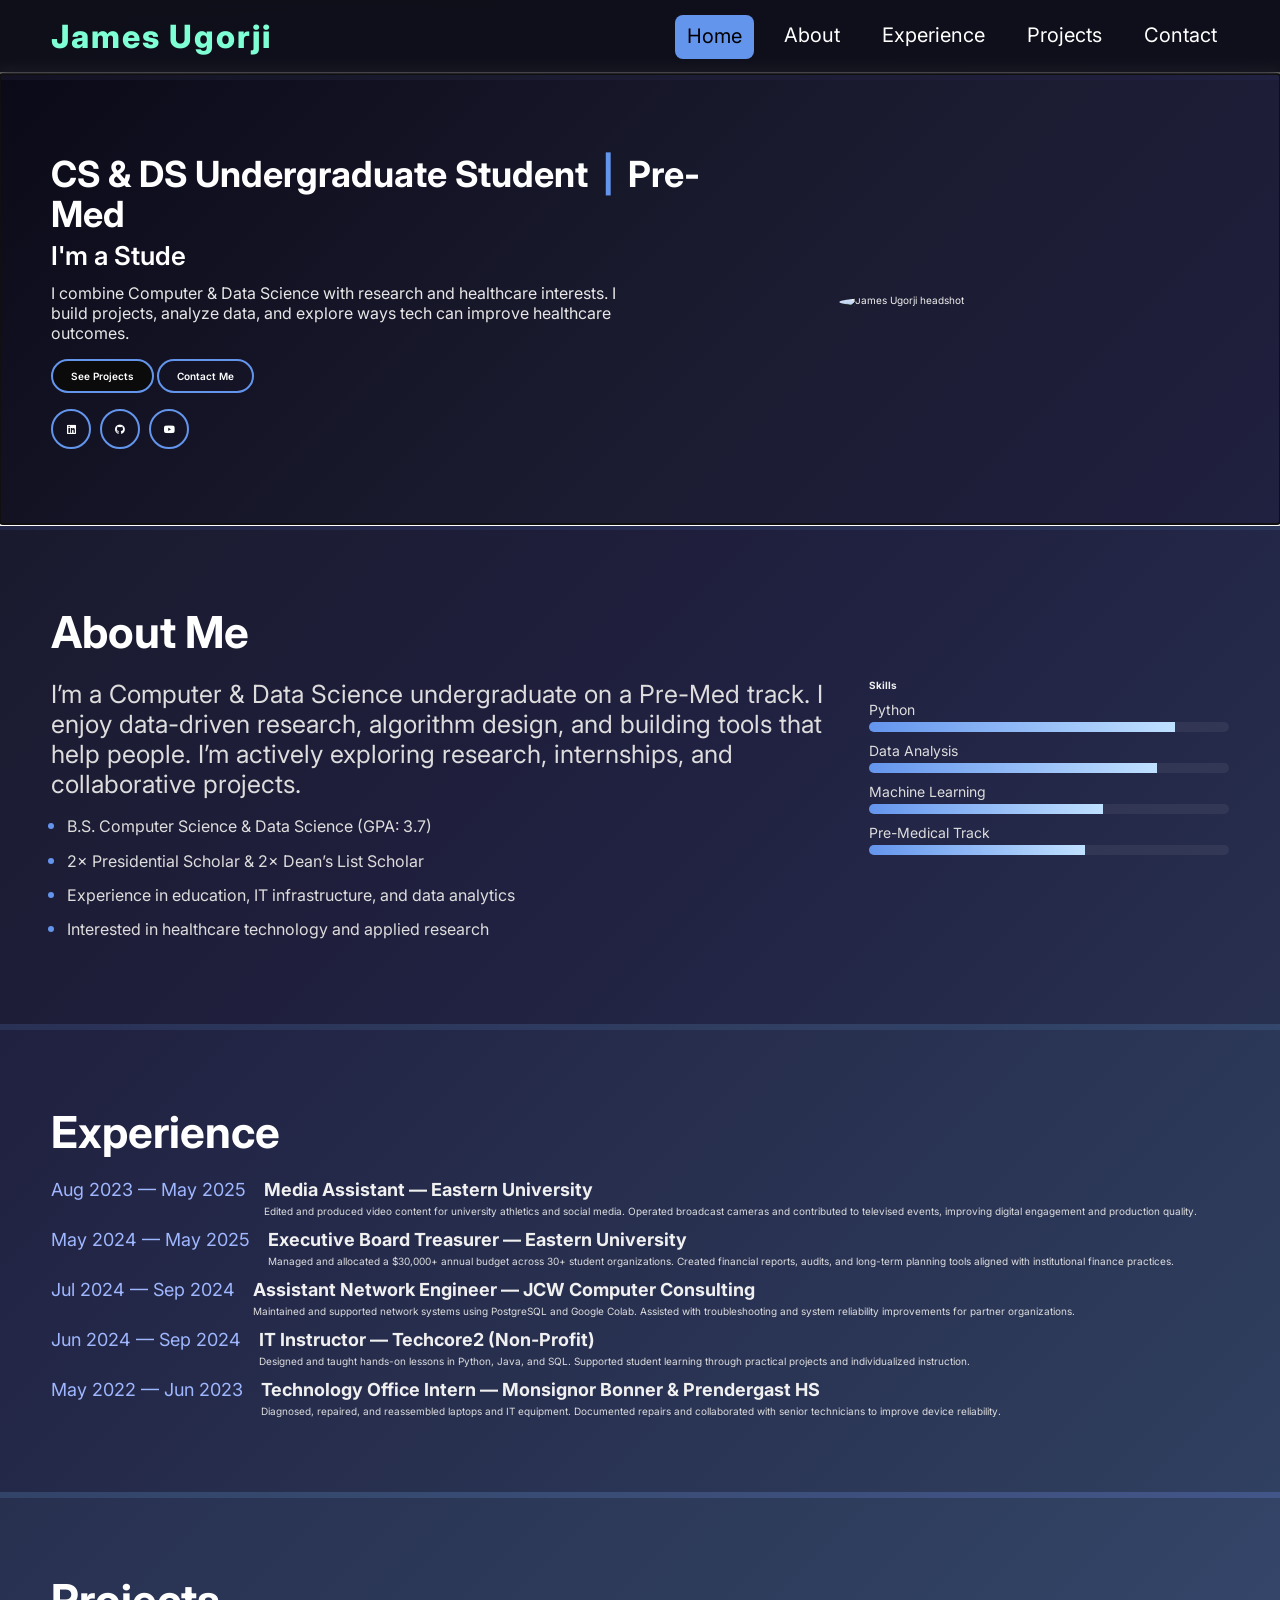
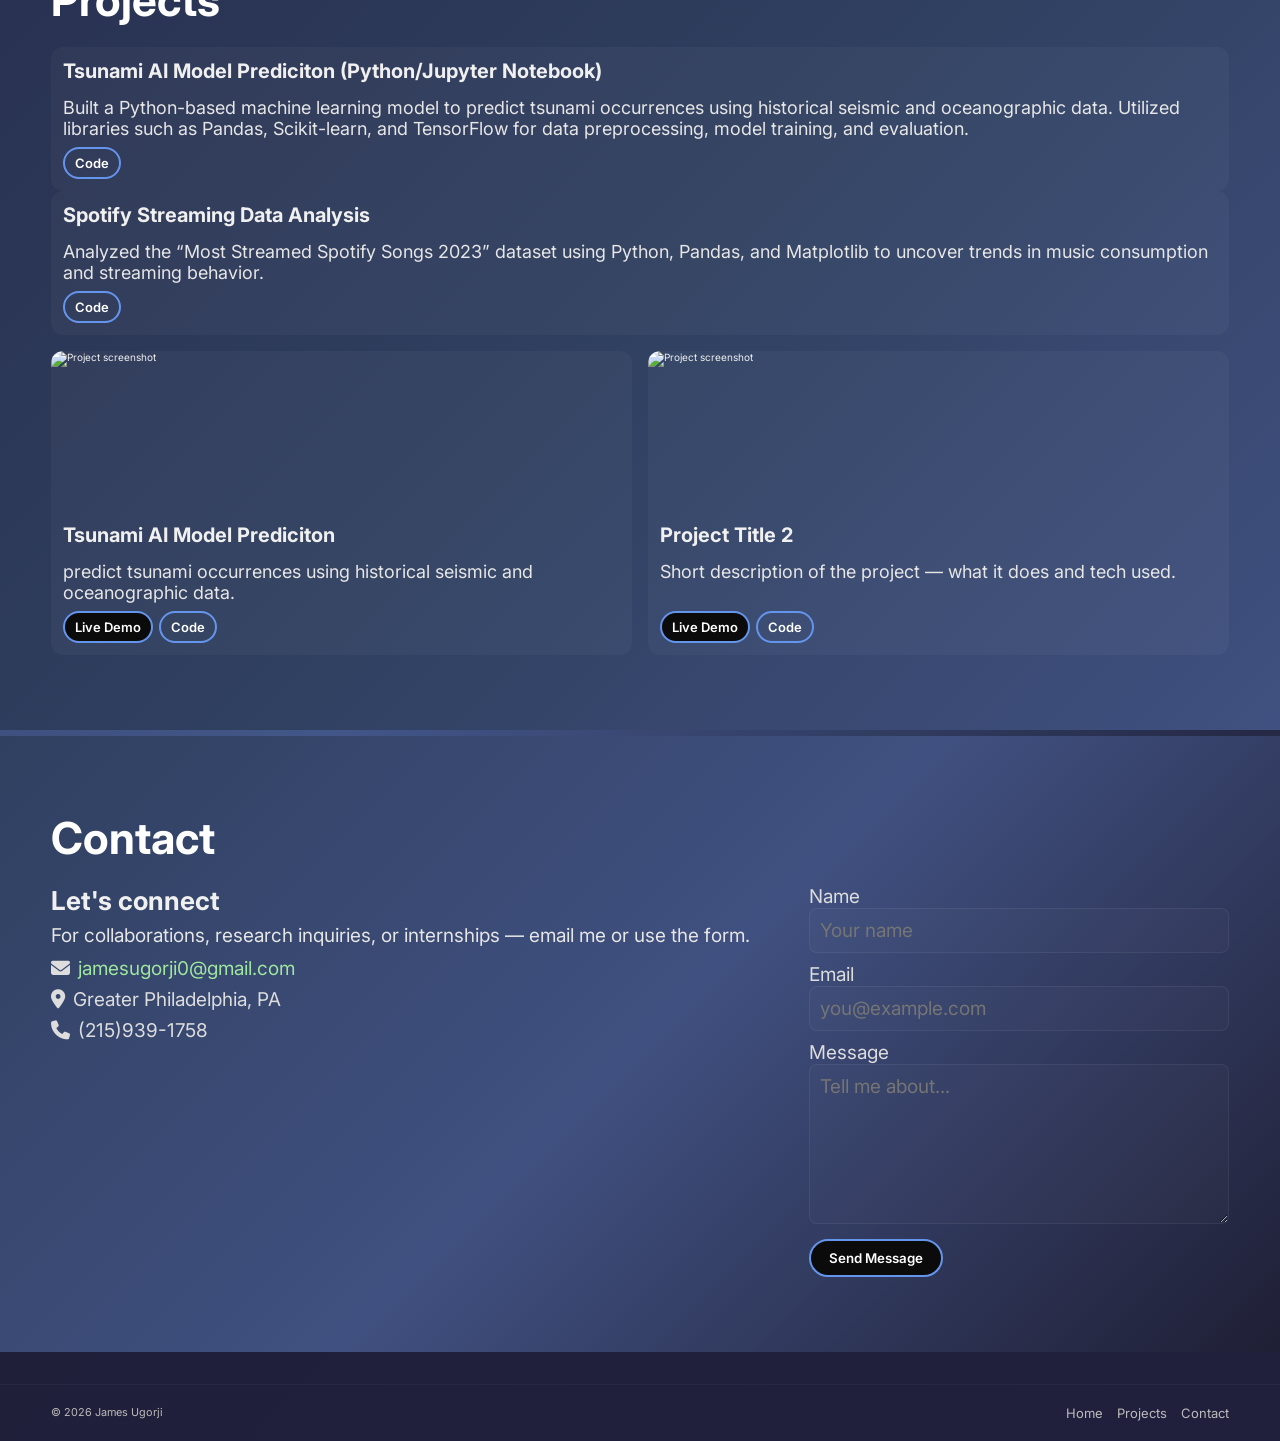
==== index.html @ 88d886bc "Add files via upload" ====
<!DOCTYPE html>
<html lang="en">
<head>
  <meta charset="utf-8" />
  <meta name="viewport" content="width=device-width,initial-scale=1" />
  <title>James Ugorji — Portfolio</title>

  <!-- Font Awesome -->
  <link rel="stylesheet"
        href="https://cdnjs.cloudflare.com/ajax/libs/font-awesome/6.5.0/css/all.min.css" />

  <!-- Google Font -->
  <link href="https://fonts.googleapis.com/css2?family=Inter:wght@300;400;500;600;700&display=swap" rel="stylesheet">

  <!-- Custom CSS -->
  <link rel="stylesheet" href="webstyles.css">
</head>

<body>

  <!-- Header / Navigation -->
  <header>
    <div class="container header-inner">
      <div class="logo">James Ugorji</div>

      <button class="nav-toggle" aria-expanded="false" aria-label="Open navigation">
        <span class="hamburger"></span>
      </button>

      <nav class="nav" id="main-nav">
        <a href="#Home" class="nav-link active">Home</a>
        <a href="#About" class="nav-link">About</a>
        <a href="#Experience" class="nav-link">Experience</a>
        <a href="#Projects" class="nav-link">Projects</a>
        <a href="#Contact" class="nav-link">Contact</a>
      </nav>
    </div>
  </header>

  <!-- MAIN -->
  <main>

    <!-- Home -->
    <section class="home section" id="Home">
      <div class="container home-grid">
        <div class="home-left">
          <h1>CS & DS Undergraduate Student <span class="sep">|</span> Pre-Med</h1>
          <h2 class="typing-text">I'm a <span></span></h2>
          <p>
            I combine Computer & Data Science with research and healthcare interests. I build
            projects, analyze data, and explore ways tech can improve healthcare outcomes.
          </p>

          <div class="home-actions">
            <a href="#Projects" class="btn">See Projects</a>
            <a href="#Contact" class="btn outline">Contact Me</a>
          </div>

          <div class="social-icons" aria-label="social links">
            <a href="#" aria-label="LinkedIn"><i class="fa-brands fa-linkedin"></i></a>
            <a href="#" aria-label="GitHub"><i class="fa-brands fa-github"></i></a>
            <a href="#" aria-label="YouTube"><i class="fa-brands fa-youtube"></i></a>
          </div>
        </div>

        <div class="home-right">
          <div class="avatar-wrap">
            <!-- Replace with your portrait -->
            <img src="Images/JU-08 copy Usable copy.jpg" alt="James Ugorji headshot">
          </div>
        </div>
      </div>
    </section>

    <!-- About -->
    <section class="about section" id="About">
      <div class="container">
        <h3 class="section-title">About Me</h3>
        <div class="about-grid">
          <div class="about-text">
            <p>
              I’m a Computer & Data Science undergraduate on a Pre-Med track. I enjoy data-driven research,
              algorithm design, and building tools that help people. I’m actively exploring research,
              internships, and collaborative projects.
            </p>

            <ul class="bullets">
              <li>B.S. Computer Science & Data Science (GPA: 3.7)</li>
              <li>2× Presidential Scholar & 2× Dean’s List Scholar</li>
              <li>Experience in education, IT infrastructure, and data analytics</li>
              <li>Interested in healthcare technology and applied research</li>
            </ul>
          </div>

          <div class="skills">
            <h4>Skills</h4>
            <div class="skill-list">
              <div class="skill">
                <span>Python</span>
                <div class="skill-bar"><div style="width:85%"></div></div>
              </div>
              <div class="skill">
                <span>Data Analysis</span>
                <div class="skill-bar"><div style="width:80%"></div></div>
              </div>
              <div class="skill">
                <span>Machine Learning</span>
                <div class="skill-bar"><div style="width:65%"></div></div>
              </div>
              <div class="skill">
                <span>Pre-Medical Track</span>
                <div class="skill-bar"><div style="width:60%"></div></div>
              </div>
            </div>
          </div>
        </div>
      </div>
    </section>
    

    <!-- Experience -->
            <section class="experience section" id="Experience">
              <div class="container">
                <h3 class="section-title">Experience</h3>

                <div class="timeline">

          <div class="timeline-item">
            <div class="timeline-date">Aug 2023 — May 2025 </div>
            <div class="timeline-body">
              <h4>Media Assistant — Eastern University</h4>
              <p>
                Edited and produced video content for university athletics and social media.
                Operated broadcast cameras and contributed to televised events, improving
                digital engagement and production quality.
              </p>
            </div>
          </div>

          <div class="timeline-item">
            <div class="timeline-date">May 2024 — May 2025</div>
            <div class="timeline-body">
              <h4>Executive Board Treasurer — Eastern University</h4>
              <p>
                Managed and allocated a $30,000+ annual budget across 30+ student organizations.
                Created financial reports, audits, and long-term planning tools aligned with
                institutional finance practices.
              </p>
            </div>
          </div>

          <div class="timeline-item">
            <div class="timeline-date">Jul 2024 — Sep 2024</div>
            <div class="timeline-body">
              <h4>Assistant Network Engineer — JCW Computer Consulting</h4>
              <p>
                Maintained and supported network systems using PostgreSQL and Google Colab.
                Assisted with troubleshooting and system reliability improvements for partner
                organizations.
              </p>
            </div>
          </div>

          <div class="timeline-item">
            <div class="timeline-date">Jun 2024 — Sep 2024</div>
            <div class="timeline-body">
              <h4>IT Instructor — Techcore2 (Non-Profit)</h4>
              <p>
                Designed and taught hands-on lessons in Python, Java, and SQL. Supported
                student learning through practical projects and individualized instruction.
              </p>
            </div>
          </div>

          <div class="timeline-item">
            <div class="timeline-date">May 2022 — Jun 2023</div>
            <div class="timeline-body">
              <h4>Technology Office Intern — Monsignor Bonner & Prendergast HS</h4>
              <p>
                Diagnosed, repaired, and reassembled laptops and IT equipment. Documented
                repairs and collaborated with senior technicians to improve device reliability.
              </p>
            </div>
          </div>

        </div>


          <!-- Add more timeline items as needed -->
        </div>
      </div>
    </section>

    <!-- Projects -->
    <section class="projects section" id="Projects">
      <div class="container">
        <h3 class="section-title">Projects</h3>

        <article class="project-card">
          <div class="project-content">
            <h4>Tsunami AI Model Prediciton (Python/Jupyter Notebook)</h4>
            <p>
              Built a Python-based machine learning model to predict tsunami occurrences using historical
              seismic and oceanographic data. Utilized libraries such as Pandas, Scikit-learn, and TensorFlow
              for data preprocessing, model training, and evaluation.
            </p>
            <div class="project-actions">
              <a href="https://github.com/JamesUgorji/Tsunami-AI-Prediction-Model" class="btn small outline">Code</a>
            </div>
          </div>
        </article>

        <article class="project-card">
          <div class="project-content">
            <h4>Spotify Streaming Data Analysis</h4>
            <p>
              Analyzed the “Most Streamed Spotify Songs 2023” dataset using Python, Pandas,
              and Matplotlib to uncover trends in music consumption and streaming behavior.
            </p>
            <div class="project-actions">
              <a href="https://github.com/JamesUgorji" class="btn small outline">Code</a>
            </div>
          </div>
        </article>


        <div class="projects-grid">

          <!-- Project Card -->
          <article class="project-card">
            <img src="Images/tsumani.jpg.avif" alt="Project screenshot">
            <div class="project-content">
              <h4>Tsunami AI Model Prediciton</h4>
              <p>predict tsunami occurrences using historical
              seismic and oceanographic data.</p>
              <div class="project-actions">
                <a href="#" class="btn small">Live Demo</a>
                <a href="https://github.com/JamesUgorji/Tsunami-AI-Prediction-Model" class="btn small outline">Code</a>
              </div>
            </div>
          </article>

          <article class="project-card">
            <img src="Images/project2.png" alt="Project screenshot">
            <div class="project-content">
              <h4>Project Title 2</h4>
              <p>Short description of the project — what it does and tech used.</p>
              <div class="project-actions">
                <a href="#" class="btn small">Live Demo</a>
                <a href="#" class="btn small outline">Code</a>
              </div>
            </div>
          </article>

          <!-- repeat cards as needed -->
        </div>
      </div>
    </section>

    <!-- Contact -->
    <section class="contact section" id="Contact">
      <div class="container">
        <h3 class="section-title">Contact</h3>

        <div class="contact-grid">
          <div class="contact-info">
            <h4>Let's connect</h4>
            <p>For collaborations, research inquiries, or internships — email me or use the form.</p>

            <ul class="contact-list">
              <li><i class="fa-solid fa-envelope"></i> <a href="mailto:you@example.com">jamesugorji0@gmail.com</a></li>
              <li><i class="fa-solid fa-location-dot"></i> Greater Philadelphia, PA</li>
              <li><i class="fa-solid fa-phone"></i> (215)939-1758</li>
            </ul>
          </div>

          <form class="contact-form" id="contact-form" action="#" method="post" novalidate>
            <label>
              <span>Name</span>
              <input type="text" name="name" required placeholder="Your name">
            </label>

            <label>
              <span>Email</span>
              <input type="email" name="email" required placeholder="you@example.com">
            </label>

            <label>
              <span>Message</span>
              <textarea name="message" rows="6" required placeholder="Tell me about..."></textarea>
            </label>

            <button type="submit" class="btn">Send Message</button>
            <p class="form-feedback" aria-live="polite"></p>
          </form>
        </div>
      </div>
    </section>

  </main>

  <!-- Footer -->
  <footer class="site-footer">
    <div class="container footer-inner">
      <small>© <span id="year"></span> James Ugorji</small>
      <div class="footer-links">
        <a href="#Home">Home</a>
        <a href="#Projects">Projects</a>
        <a href="#Contact">Contact</a>
      </div>
    </div>
  </footer>

  <!-- Scripts -->
  <script>
    // Ensure the page always starts at the Home section on refresh/load (handles reload and bfcache)
    function goHome() {
      const home = document.getElementById('Home');
      if (home) {
        // Make it focusable for accessibility, focus without scrolling, then scroll to it
        home.setAttribute('tabindex', '-1');
        try { home.focus({ preventScroll: true }); } catch (e) { /* older browsers */ }
        // Small timeout to allow browser restore-before-scroll to finish, then force-scroll
        setTimeout(() => home.scrollIntoView({ behavior: 'auto', block: 'start' }), 20);
      } else {
        // fallback: scroll to very top
        window.scrollTo(0, 0);
      }
      // Optionally ensure URL shows #Home without adding a new history entry
      if (location.hash !== '#Home') {
        history.replaceState(null, '', location.pathname + location.search + '#Home');
      }
    }

    // Run on load and pageshow (pageshow covers bfcache/back navigation)
    window.addEventListener('pageshow', goHome);
    window.addEventListener('load', () => setTimeout(goHome, 20));

    // Typing animation (keeps your JS approach)
    const typingSpan = document.querySelector('.typing-text span');
    const roles = ["Student", "Programmer", "Researcher", "Investor", "Creator"];
    let roleIndex = 0, charIndex = 0, isDeleting = false;

    function typeEffect() {
      const currentRole = roles[roleIndex];
      if (!typingSpan) return;
      if (!isDeleting) {
        typingSpan.textContent = currentRole.substring(0, charIndex + 1);
        charIndex++;
        if (charIndex === currentRole.length) {
          isDeleting = true;
          setTimeout(typeEffect, 1000);
          return;
        }
      } else {
        typingSpan.textContent = currentRole.substring(0, charIndex - 1);
        charIndex--;
        if (charIndex === 0) {
          isDeleting = false;
          roleIndex = (roleIndex + 1) % roles.length;
        }
      }
      setTimeout(typeEffect, isDeleting ? 60 : 120);
    }
    typeEffect();

    // Mobile nav toggle
    const navToggle = document.querySelector('.nav-toggle');
    const nav = document.getElementById('main-nav');

    navToggle && navToggle.addEventListener('click', () => {
      const expanded = navToggle.getAttribute('aria-expanded') === 'true';
      navToggle.setAttribute('aria-expanded', String(!expanded));
      nav.classList.toggle('active');
    });

    // Simple form handling (client-side only)
    const form = document.getElementById('contact-form');
    const feedback = document.querySelector('.form-feedback');
    form && form.addEventListener('submit', (e) => {
      e.preventDefault();
      // Basic client validation
      const name = form.elements['name'].value.trim();
      const email = form.elements['email'].value.trim();
      const message = form.elements['message'].value.trim();
      if (!name || !email || !message) {
        feedback.textContent = 'Please fill out all fields.';
        feedback.style.color = 'salmon';
        return;
      }
      // Replace with real submission (email/API) as needed
      feedback.textContent = 'Thanks! Your message was sent (demo).';
      feedback.style.color = '#9fe6a0';
      form.reset();
    });

    // Year in footer
    document.getElementById('year').textContent = new Date().getFullYear();
  </script>
</body>
</html>
---- webstyles.css ----
/* ---------- Basic reset & fonts ---------- */
* { box-sizing: border-box; margin: 0; padding: 0; font-family: "Inter", sans-serif; }
html { font-size: 62.5%; }
body {background: linear-gradient(-45deg, #0a0a18, #1a1a2e, #202040, #1f1f35);
    background-size: 400% 400%;
    animation: gradientBG 18s ease infinite;
    color: #f0f0f0;}


/* === GLOBAL COLOR THEME === */

:root {
    --bg1: #000000;          /* pure black */
    --bg2: #070716;          /* deep navy-purple black */
    --bg3: #0e0e22;          /* dark blue-black */
    --bg4: #161627;          /* soft slate blue */
    --bg5: #1e1e33;          /* muted indigo */
    --accent: #6495ED;       /* electric cornflower blue */
}

/* Smooth transitions everywhere */
* {
    transition: background 0.4s ease, color 0.3s ease, border 0.3s ease;
}

/* === SECTION GRADIENTS === */

#Home {
    background: linear-gradient(135deg, #0a0a18, #1a1a2e, #202040);
}

#About {
    background: linear-gradient(135deg, #1a1a2e, #202040, #283050);
}

#Experience {
    background: linear-gradient(135deg, #202040, #283050, #304060);
}

#Projects {
    background: linear-gradient(135deg, #283050, #304060, #405080);
}

#Contact {
    background: linear-gradient(135deg, #304060, #405080, #1f1f35);
}

/* === HEADER == */
header {
    background: rgba(0, 0, 0, 0.45);
    backdrop-filter: blur(6px);
    border-bottom: 1px solid rgba(255,255,255,0.07);
}

/* === LINK HOVER EFFECT === */
nav a:hover,
nav a.active {
    color: var(--accent);
    border-bottom: 2px solid var(--accent);
}

/* === PROFILE IMAGE GLOW === */
.home-img img {
    box-shadow: none;
}

/* === BUTTONS === */

.btn {
    background-color: transparent;
    border: 2px solid var(--accent);
    color: white;
    box-shadow: none;
}

.btn:hover {
    background-color: var(--accent);
    color: black;
    box-shadow: none;
}

/* Resume Button Enhancement */
.resume-btn {
    background-color: var(--accent);
    color: black;
}

.resume-btn:hover {
    background-color: transparent;
    color: var(--accent);
    box-shadow: none;
}

/* === SOCIAL ICONS === */

.social-icons a {
    border: 2px solid var(--accent);
    color: white;
    box-shadow: none; /* removed glow */
}

.social-icons a:hover {
    background-color: var(--accent);
    color: black;
    transform: translateY(-6px) scale(1.12);
    box-shadow: none; /* removed glow */
}

/* === TYPOGRAPHY COLORS === */

h1, h2, h3 {
    color: white;
}

p {
    color: rgba(255,255,255,0.85);
}

.btn {
    background-color: transparent;
    border: 2px solid var(--accent);
    color: white;
    box-shadow: none; /* removed glow */
}
.btn:hover {
    background-color: var(--accent);
    color: black;
    box-shadow: none; /* removed glow */
}

/* Smooth gradient animation */
@keyframes gradientBG {
    0% { background-position: 0% 50%; }
    50% { background-position: 100% 50%; }
    100% { background-position: 0% 50%; }
}




/* ---------- Container ---------- */
.container { width: min(1200px, 92%); margin: 0 auto; }

/* ---------- Header ---------- */
header { position: sticky; top: 0; background: rgba(0,0,0,0.5); backdrop-filter: blur(6px); z-index: 50; }
.header-inner { display: flex; align-items: center; justify-content: space-between; padding: 1.4rem 0; }
.logo { font-size: 3.2rem; font-weight: 800; color: aquamarine; letter-spacing: 0.2rem; }

/* Nav */
.nav { display: flex; gap: 1.8rem; align-items: center; }
.nav a { color: #fff; font-size: 2.0rem; text-decoration: none; padding: .9rem 1.2rem; transition: .18s ease; border-radius: 8px; border-bottom: 3px solid transparent; }
.nav a:hover, .nav a.active { color: black; background: var(--accent); border-bottom-color: transparent; }

/* Hamburger (mobile) */
.nav-toggle { display: none; background: transparent; border: 0; cursor: pointer; padding: .4rem; }
.hamburger { width: 36px; height: 3px; background: #fff; position: relative; display: inline-block; }
.hamburger::before, .hamburger::after { content: ""; position: absolute; left: 0; width: 36px; height: 3px; background: #fff; }
.hamburger::before { top: -10px; }
.hamburger::after { top: 10px; }

.section { padding: 7.5rem 0; border-top: 6px solid transparent; }

/* Section separators (default + utility accents)
   - Use the utility classes (e.g. add `class="section section--blue"`) on a section
     to pick a color, or rely on the subtle default separator for all non-first sections.
*/
.section:not(:first-of-type) {
  border-top-color: rgba(100,149,237,0.08); /* subtle default accent */
}

/* Utility accent classes you can add to individual sections */
.section--blue { border-top-color: #6495ED; }
.section--teal { border-top-color: #38bdf8; }
.section--gold { border-top-color: burlywood; }
.home-grid { display: grid; grid-template-columns: 1fr 420px; gap: 4rem; align-items: center; }
.home-left h1 { font-size: 3.6rem; margin-bottom: .6rem; line-height: 1.1; }
.sep { color: #6495ED; margin: 0 .6rem; }
.typing-text { font-size: 2.6rem; margin-bottom: 1.2rem; font-weight: 600; }
.home-left p { font-size: 1.6rem; margin-bottom: 1.6rem; color: #e7e7e7; max-width: 60ch; }

/* Buttons */
.btn { display: inline-block; padding: .9rem 1.8rem; border-radius: 40px; background: #0b0b0b; border: 2px solid #6495ED; color: #fff; font-weight: 600; text-decoration: none; transition: .18s ease; }
.btn:hover { transform: translateY(-3px); box-shadow: none; }
.btn.outline { background: transparent; }

/* Social icons */
.social-icons { margin-top: 1.6rem; display:flex; gap: .9rem; align-items:center; }
.social-icons a { width: 4rem; height: 4rem; border: 2px solid #6495ED; display: inline-flex; align-items:center; justify-content:center; border-radius:50%; color: #fff; text-decoration:none; }
.social-icons a:hover { background: #6495ED; color: #000; transform: translateY(-4px); }

/* Avatar */
.avatar-wrap { display:flex; justify-content:center; align-items:center; }
.avatar-wrap img { width: 100%; max-width: 360px; border-radius: 50%; box-shadow: none; }

/* ---------- About ---------- */
.section-title { font-size: 4.4rem; color: #fff; margin-bottom: 2rem; }
.about-grid { display: grid; grid-template-columns: 1fr 360px; gap: 2.4rem; align-items: start; }
.about-text p { font-size: 2.5rem; color: #ddd; margin-bottom: 1.2rem; }
.bullets { list-style: disc; padding-left: 1.6rem; color: #ddd; margin-top: .8rem; }
/* Larger bullet markers (only the marker, not the list text) */
.bullets li::marker {
    font-size: 2.0rem; /* adjust to preference */
    color: var(--accent);
    opacity: 0.95;
}
/* Increase list text to harmonize with larger markers */
.bullets li {
    font-size: 1.6rem; /* matches about-text paragraph sizing */
    line-height: 1.4;
    margin-bottom: 0.8rem;
}
.skills h4 { margin-bottom: 1rem; }
.skill { margin-bottom: 1rem; }
.skill span { display:block; font-size: 1.4rem; margin-bottom:.4rem; color: #ddd; }
.skill-bar { background: rgba(255,255,255,0.06); height: 10px; border-radius: 10px; overflow:hidden; }
.skill-bar > div { height:100%; background: linear-gradient(90deg,#6495ED,#bfe0ff); }

/* ---------- Timeline (Experience) ---------- */
.timeline { margin-top: 1.2rem; display:flex; flex-direction:column; gap:1.2rem; }
.timeline-item { display:flex; gap:1.8rem; align-items:flex-start; }
.timeline-date { min-width: 120px; font-size: 1.8rem; color: #9fb7ff; }
.timeline-body h4 { font-size: 1.8rem; margin-bottom: .5rem; }
.timeline-body p { color: #ddd; }

/* ---------- Projects ---------- */
.projects-grid { display:grid; grid-template-columns: repeat(auto-fit, minmax(260px, 1fr)); gap:1.6rem; margin-top: 1.6rem; }
.project-card { background: rgba(255,255,255,0.03); border-radius: 12px; overflow: hidden; display:flex; flex-direction:column; }
.project-card img { width:100%; height:160px; object-fit:cover; display:block; }
.project-content { padding: 1.2rem; display:flex; flex-direction:column; gap:.8rem; flex:1; }
.project-actions { margin-top:auto; display:flex; gap:.6rem; }
.btn.small { padding:.6rem 1rem; font-size:1.3rem; }

/* Project card typography: increase title and body text for better readability */
.project-content h4 {
    font-size: 2.0rem; /* larger project title */
    margin: 0 0 0.6rem;
}
.project-content p {
    font-size: 1.8rem; /* larger project description */
    color: #e6e6e6;
    margin: 0;
}

/* ---------- Contact ---------- */
.contact-grid { display:grid; grid-template-columns: 1fr 420px; gap:2.4rem; align-items:start; margin-top:1.2rem; }
.contact-info h4 { font-size:2.6rem; margin-bottom:.8rem; }
.contact-info p { font-size:1.9rem; color:#e6e6e6; margin-bottom:.8rem; }
.contact-list { list-style:none; margin-top:1rem; color:#ddd; font-size:1.9rem; }
.contact-list li { margin-bottom:.8rem; display:flex; gap:.8rem; align-items:center; }
.contact-list a { color: #9fe6a0; text-decoration:none; font-size:1.9rem; }

.contact-form label { display:block; margin-bottom:1rem; font-size:1.9rem; color:#ddd; }
.contact-form input, .contact-form textarea { width:100%; padding:1rem; border-radius:8px; border:1px solid rgba(255,255,255,0.06); background: rgba(255,255,255,0.02); color:#fff; font-size:1.9rem; }
.contact-form textarea { resize: vertical; }

/* ---------- Footer ---------- */
.site-footer { border-top: 1px solid rgba(255,255,255,0.04); margin-top:3.2rem; padding:2rem 0; color:#bbb; }
.footer-inner { display:flex; justify-content:space-between; align-items:center; gap:1rem; font-size:1.3rem; }
.footer-links a { color:#bbb; text-decoration:none; margin-left:1rem; }

/* ---------- Responsive ---------- */
@media (max-width: 980px) {
  .home-grid { grid-template-columns: 1fr; text-align:center; }
  .about-grid, .contact-grid { grid-template-columns: 1fr; }
  .nav { display:none; position: absolute; top:100%; right: 2rem; background: #000; padding: 1.2rem; border-radius: 8px; flex-direction: column; }
  .nav.active { display:flex; }
  .nav-toggle { display:inline-block; }
  .header-inner { gap: 1rem; }
  .avatar-wrap img { max-width: 300px; margin: 0 auto; }
  .footer-inner { flex-direction: column; gap: .8rem; text-align: center; }
    /* scale bullets and list text down for smaller screens */
    .bullets li {
        font-size: 1.8rem;
        line-height: 1.4;
    }
    /* responsive project card text sizes */
    .project-content h4 { font-size: 1.8rem; }
    .project-content p { font-size: 1.5rem; }
    /* reduce header sizes on small screens so nav fits */
    .logo { font-size: 2.4rem; }
    .nav a { font-size: 1.6rem; padding: .6rem .8rem; }
    /* contact sizes on small screens */
    .contact-info h4 { font-size: 1.8rem; }
    .contact-info p, .contact-list, .contact-list a, .contact-form label, .contact-form input, .contact-form textarea { font-size: 1.6rem; }
    .hamburger, .hamburger::before, .hamburger::after { width: 28px; height: 2px; }
}

/* small polish */
a { color: inherit; }
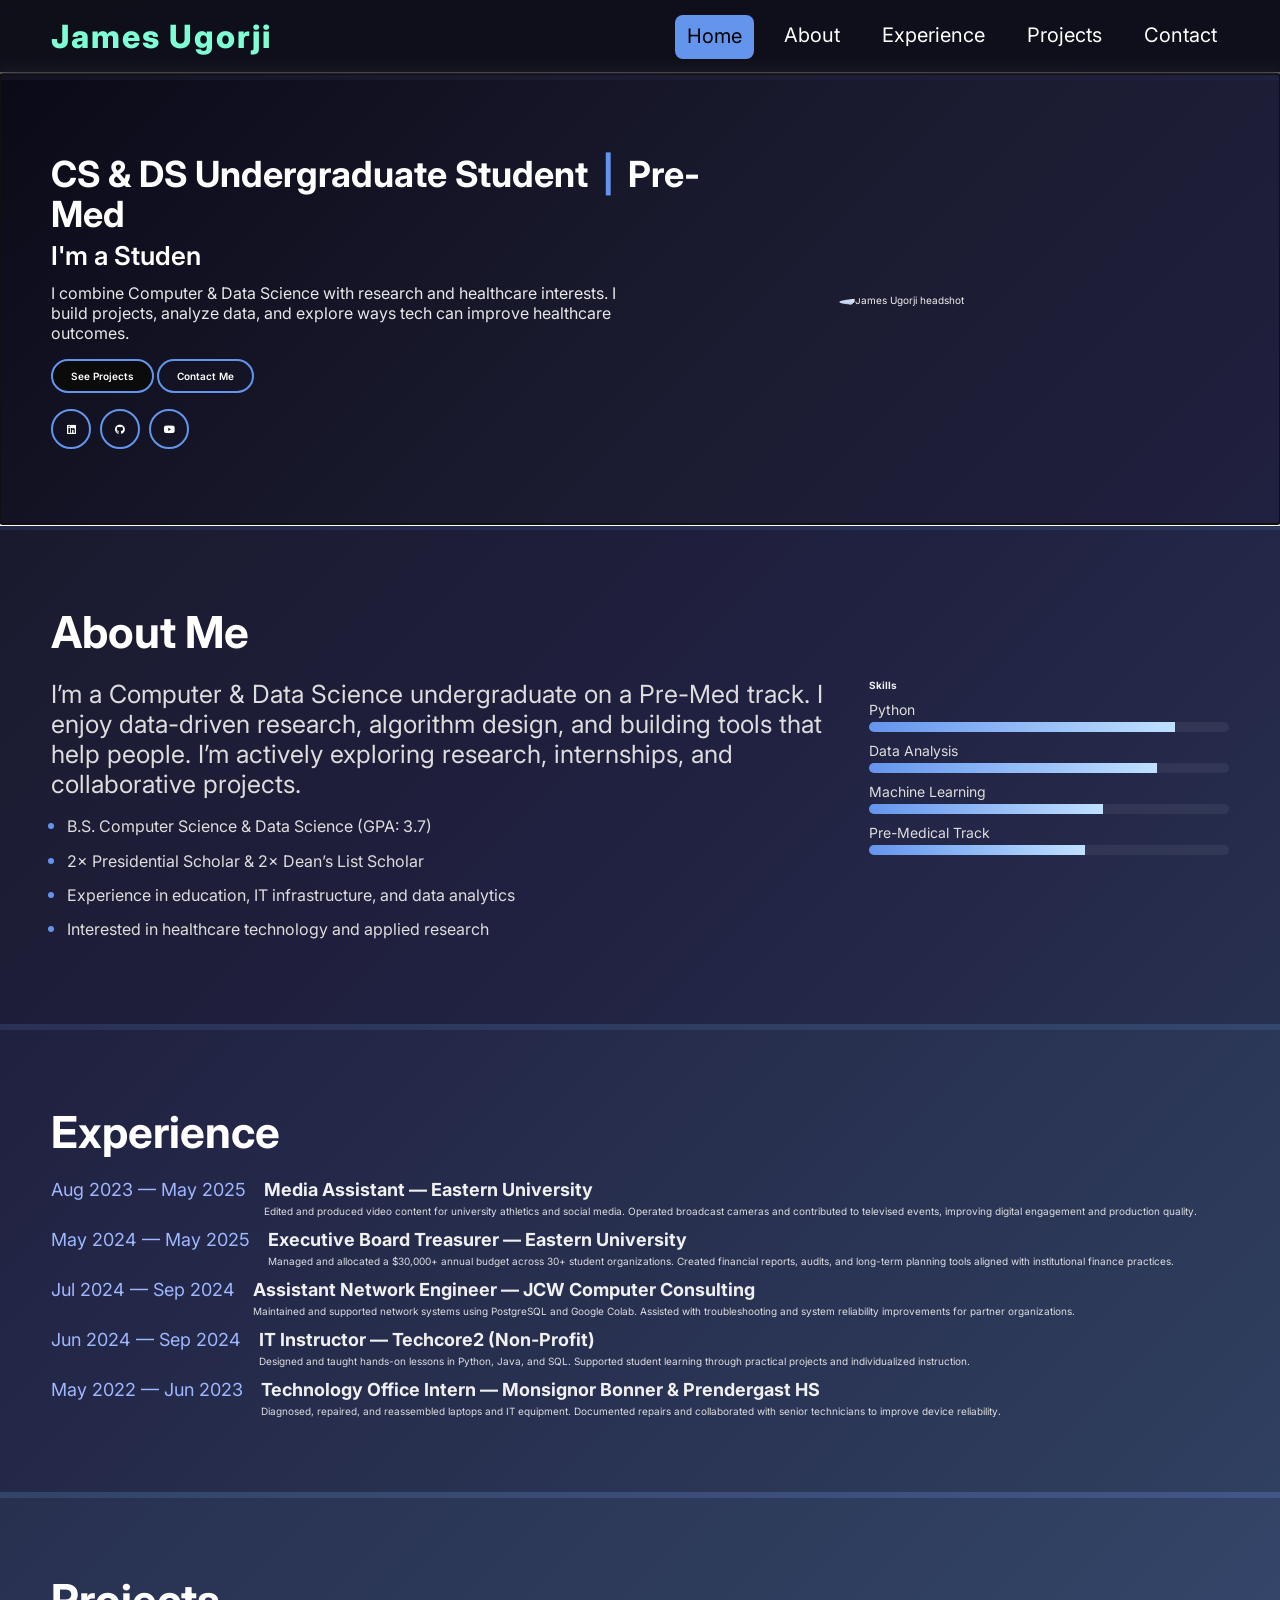
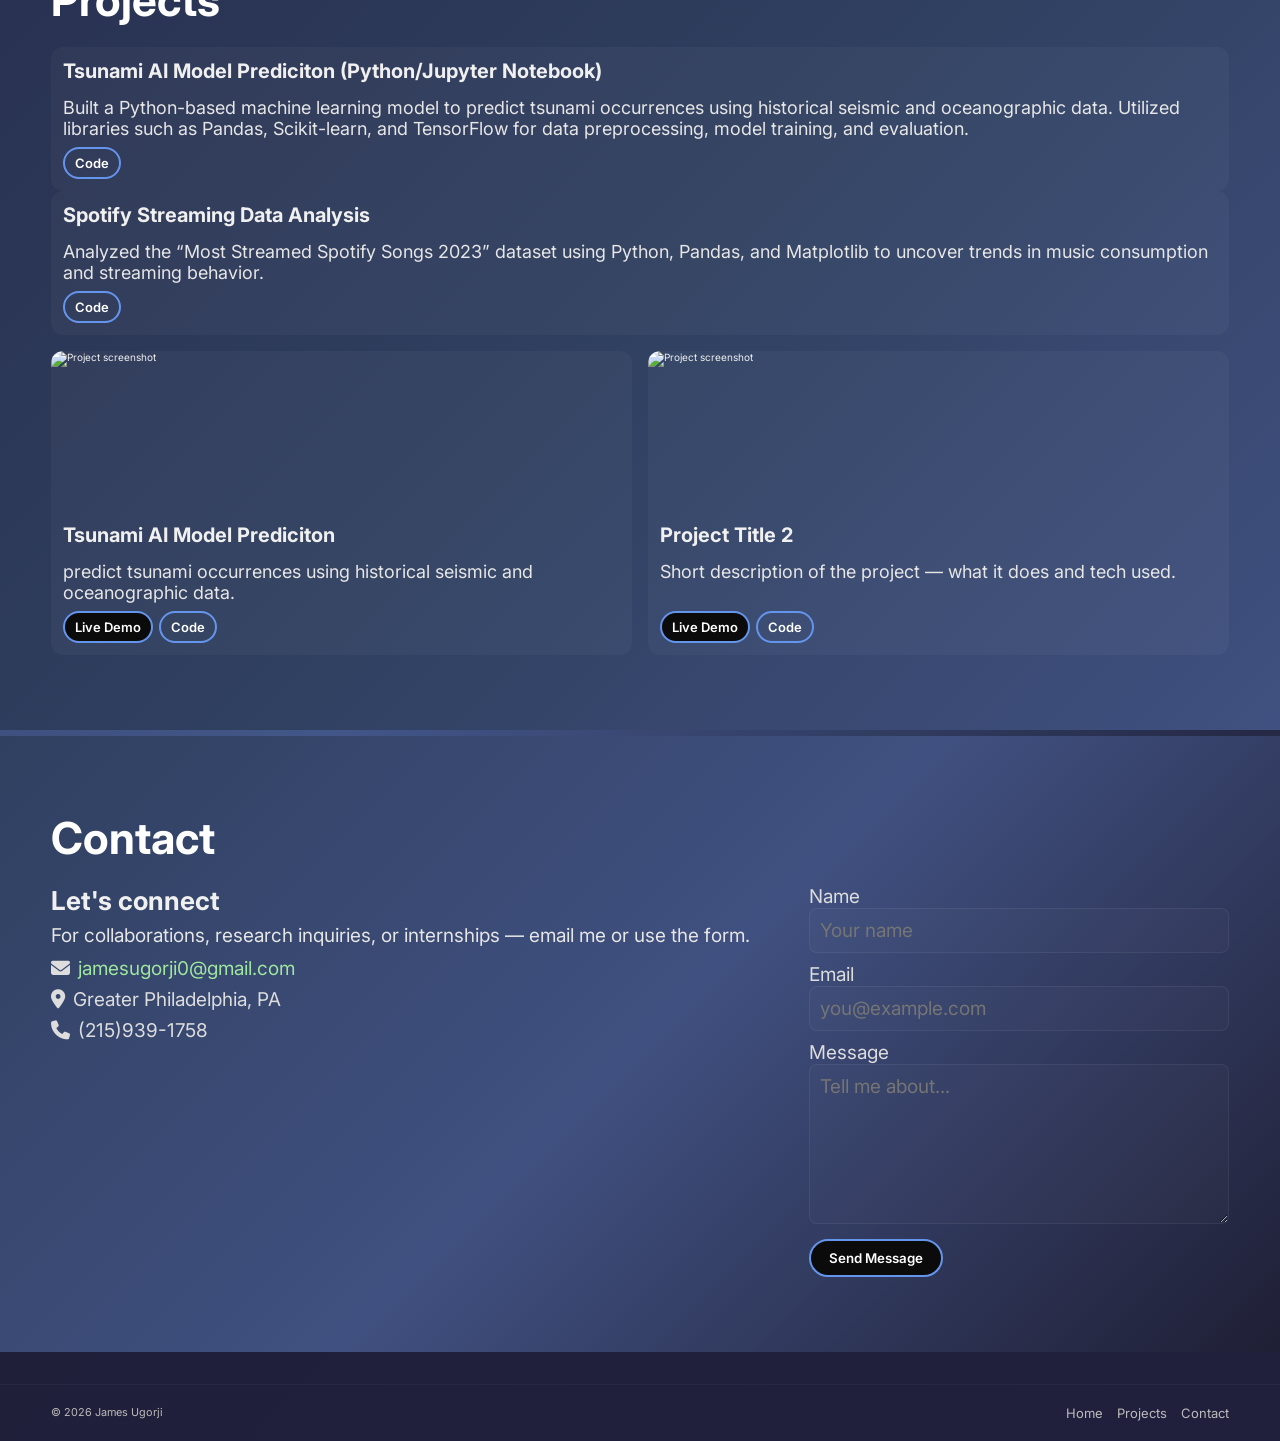
==== commit 0b3a40f4: "Update index.html" ====
--- a/index.html
+++ b/index.html
@@ -66,7 +66,7 @@
         <div class="home-right">
           <div class="avatar-wrap">
             <!-- Replace with your portrait -->
-            <img src="Images/JU-08 copy Usable copy.jpg" alt="James Ugorji headshot">
+            <img src="images/JU-08 copy Usable copy.jpg" alt="James Ugorji headshot">
           </div>
         </div>
       </div>
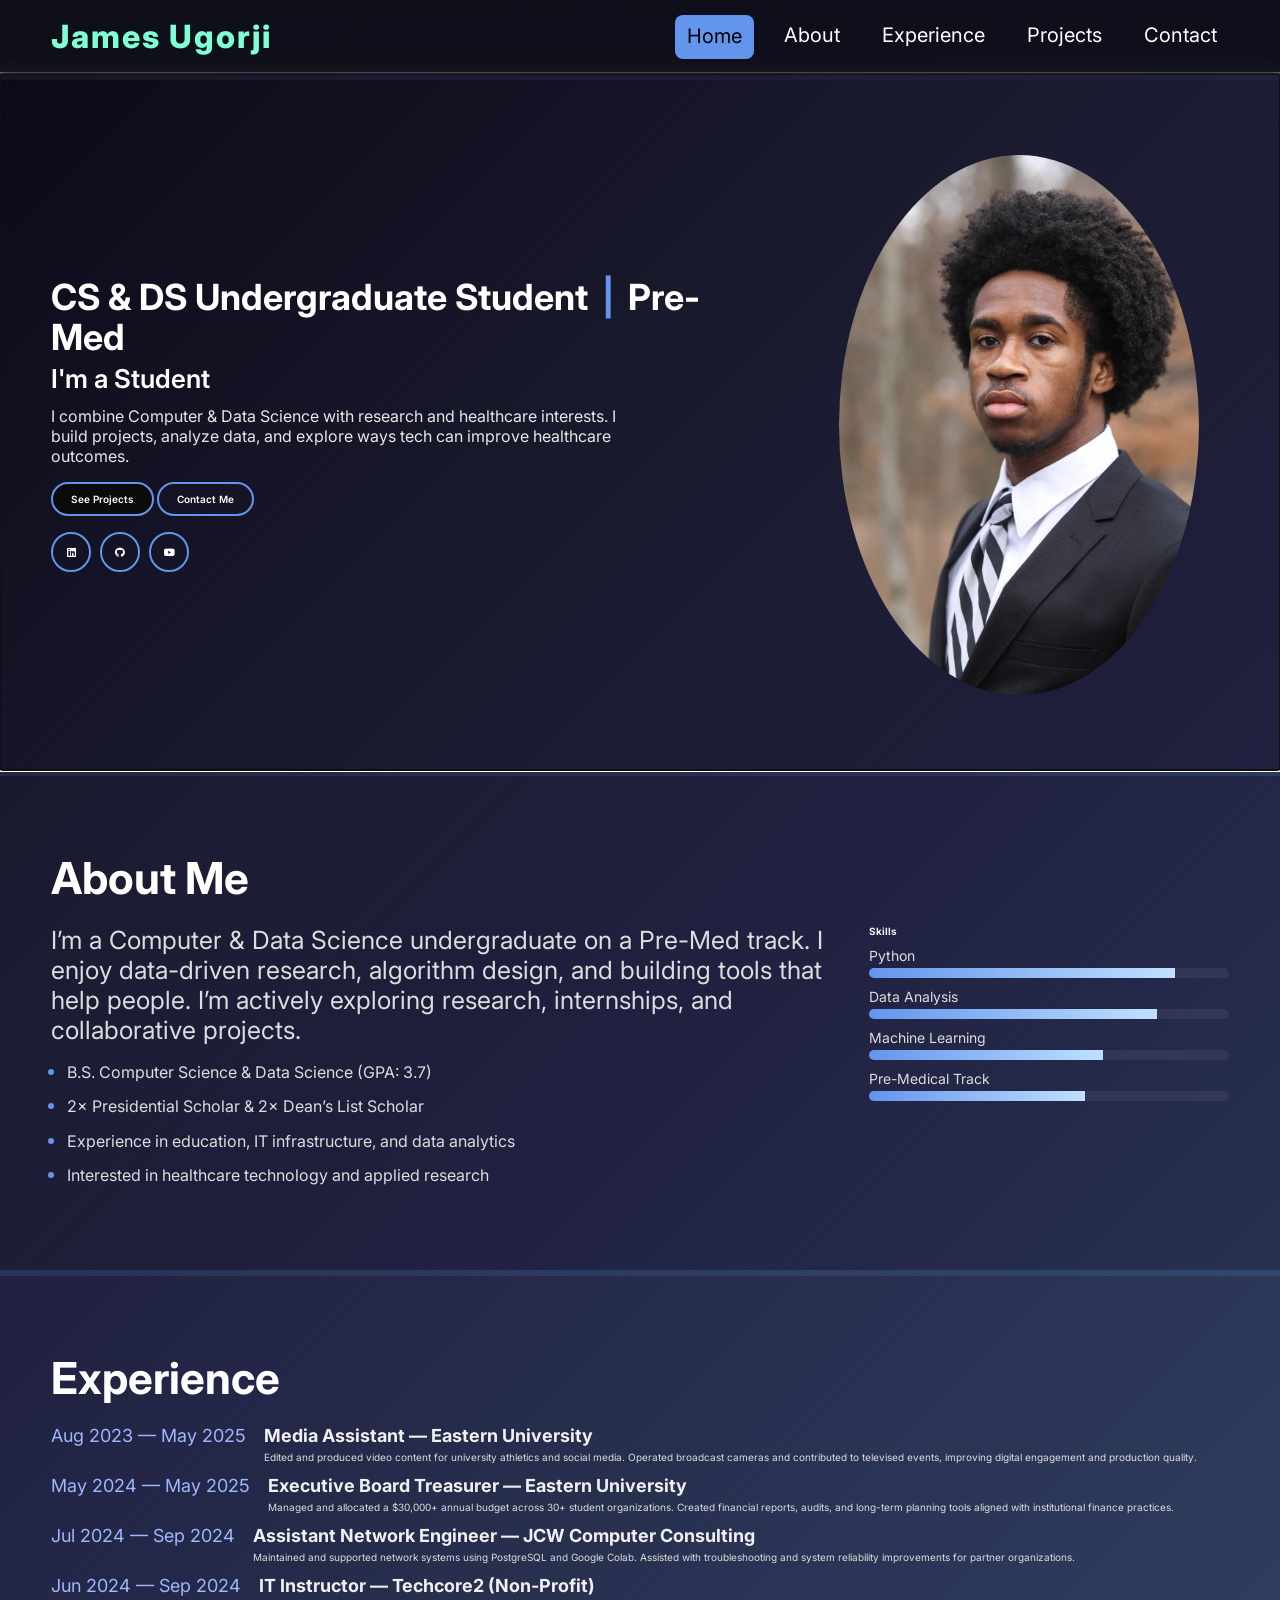
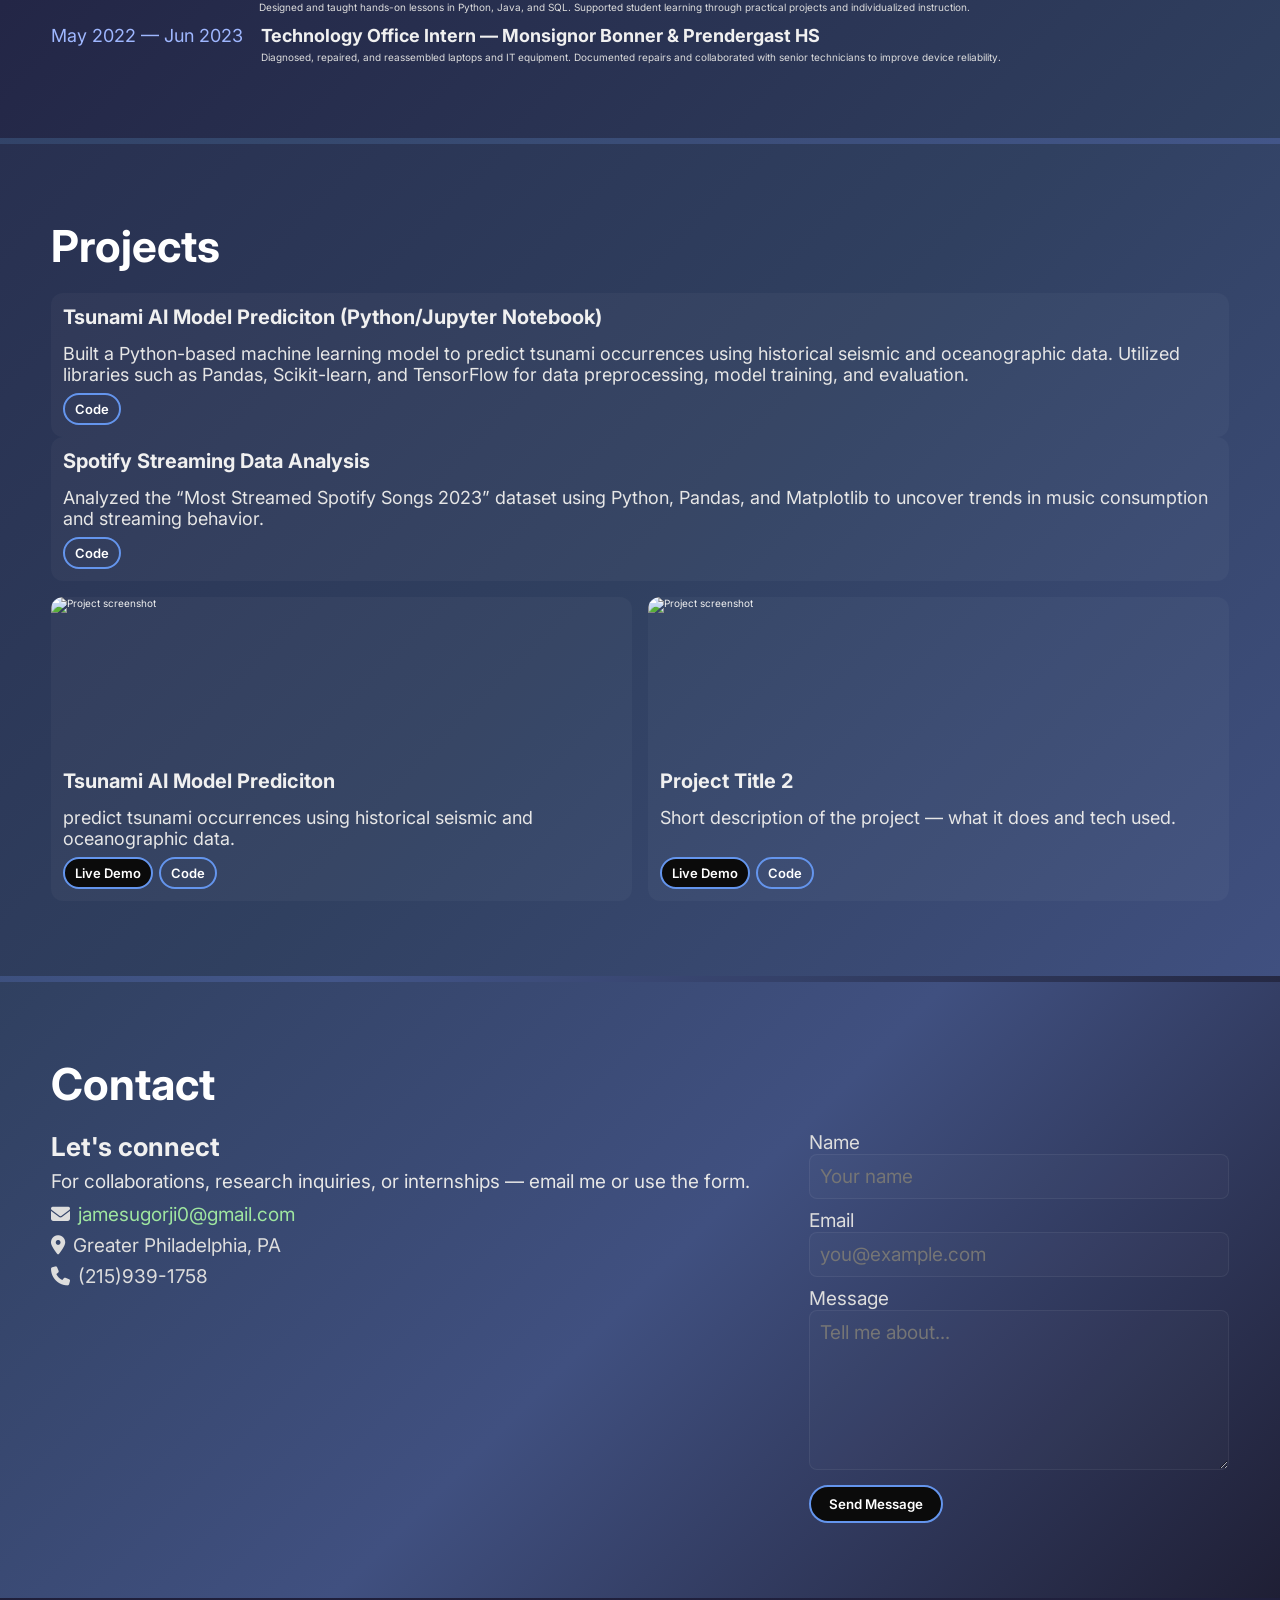
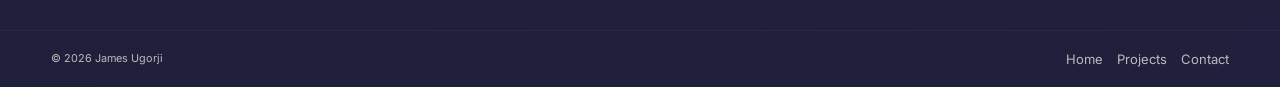
==== commit 82da1c1f: "Update image source path in index.html" ====
--- a/index.html
+++ b/index.html
@@ -66,7 +66,7 @@
         <div class="home-right">
           <div class="avatar-wrap">
             <!-- Replace with your portrait -->
-            <img src="images/JU-08 copy Usable copy.jpg" alt="James Ugorji headshot">
+            <img src="JU-08 copy Usable copy.jpg" alt="James Ugorji headshot">
           </div>
         </div>
       </div>
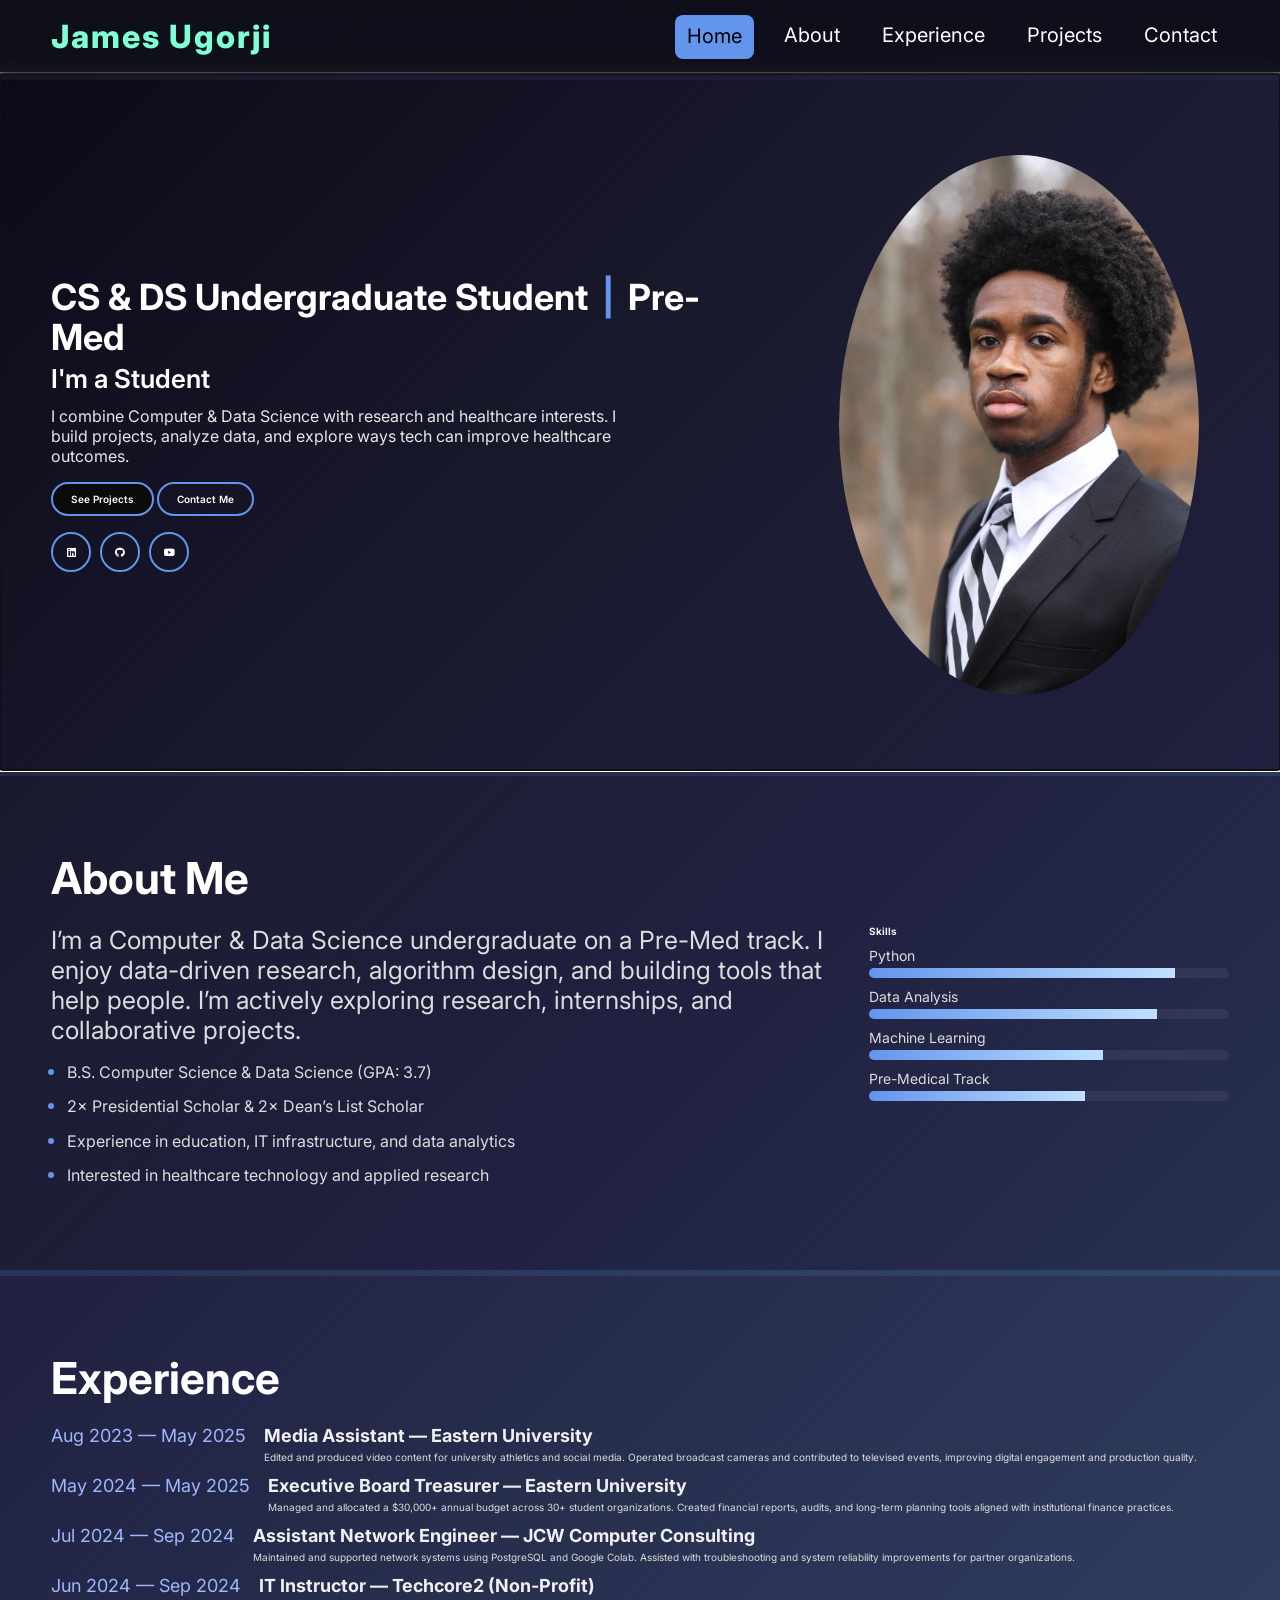
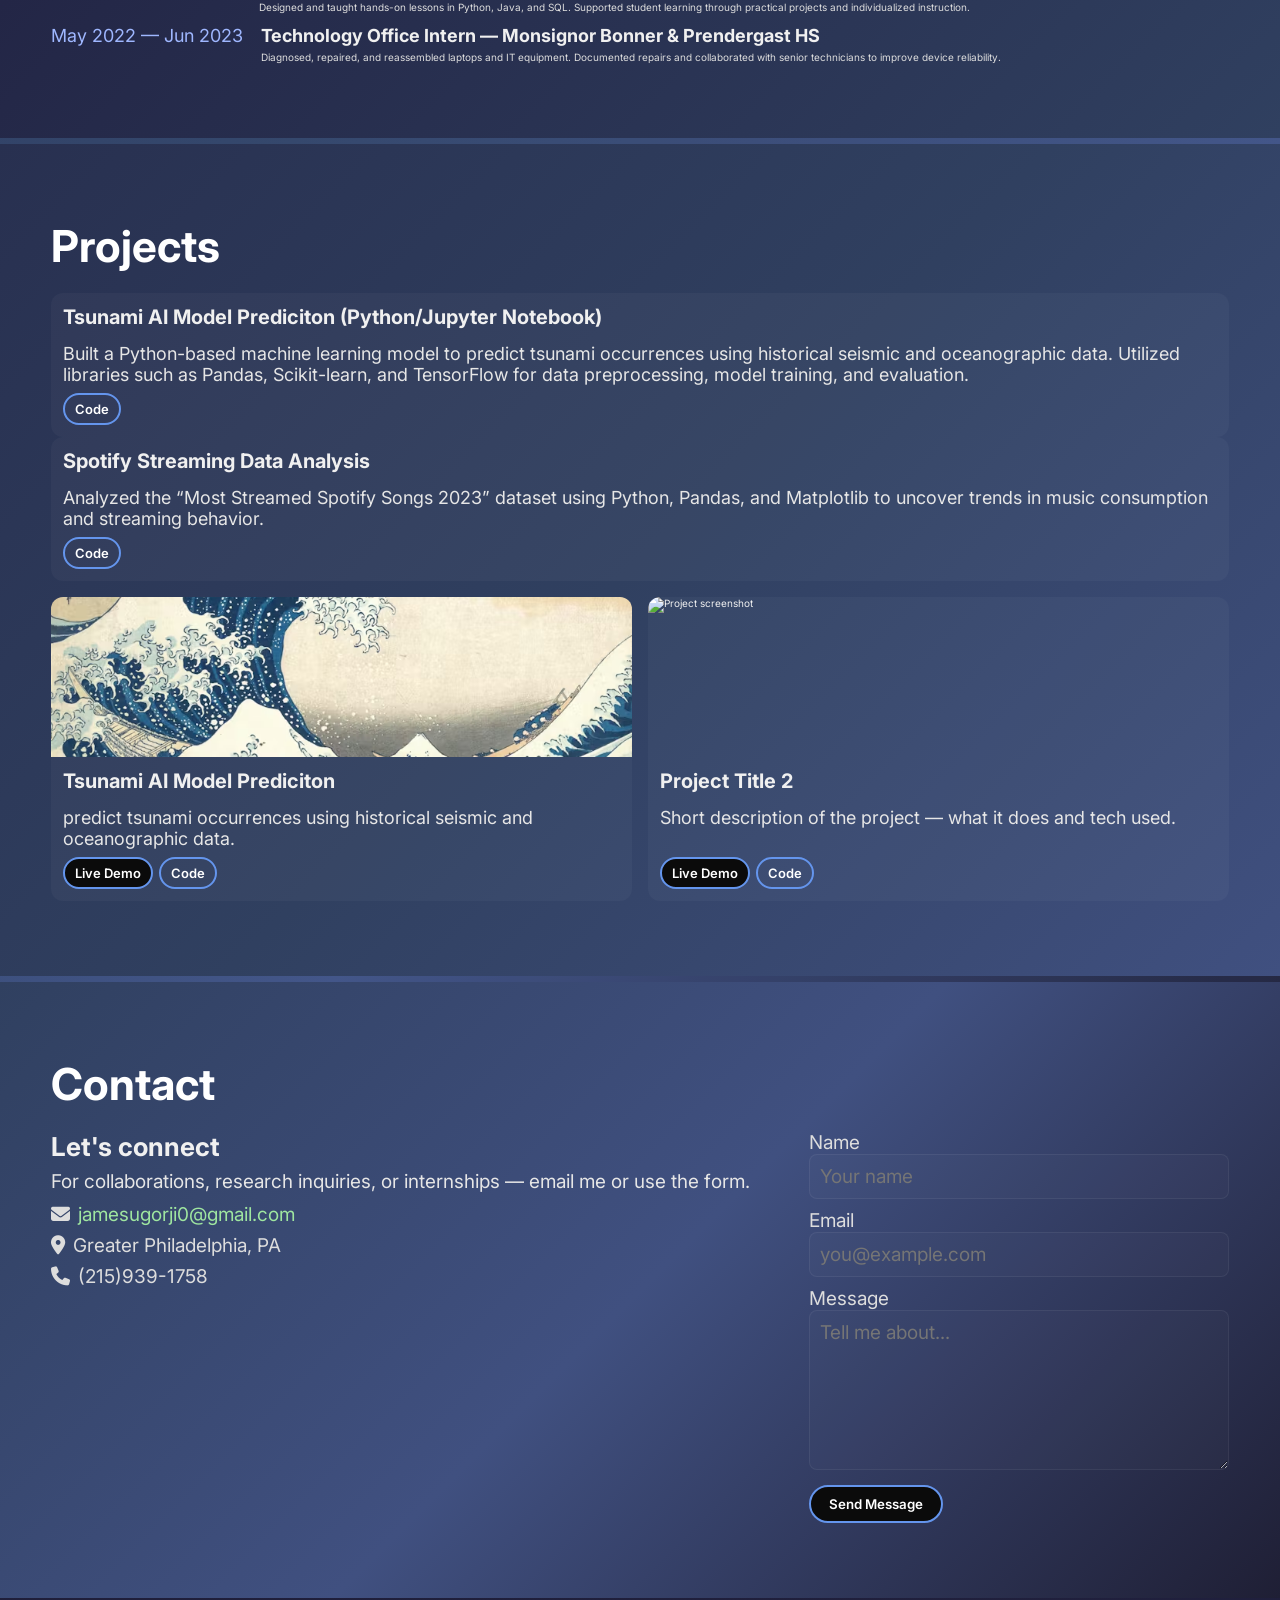
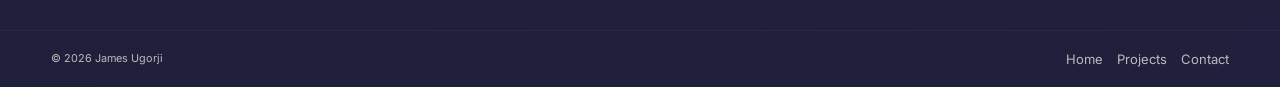
==== commit 21b1667f: "Fix image source path for tsunami project" ====
--- a/index.html
+++ b/index.html
@@ -228,7 +228,7 @@
 
           <!-- Project Card -->
           <article class="project-card">
-            <img src="Images/tsumani.jpg.avif" alt="Project screenshot">
+            <img src="tsumani.jpg.avif" alt="Project screenshot">
             <div class="project-content">
               <h4>Tsunami AI Model Prediciton</h4>
               <p>predict tsunami occurrences using historical
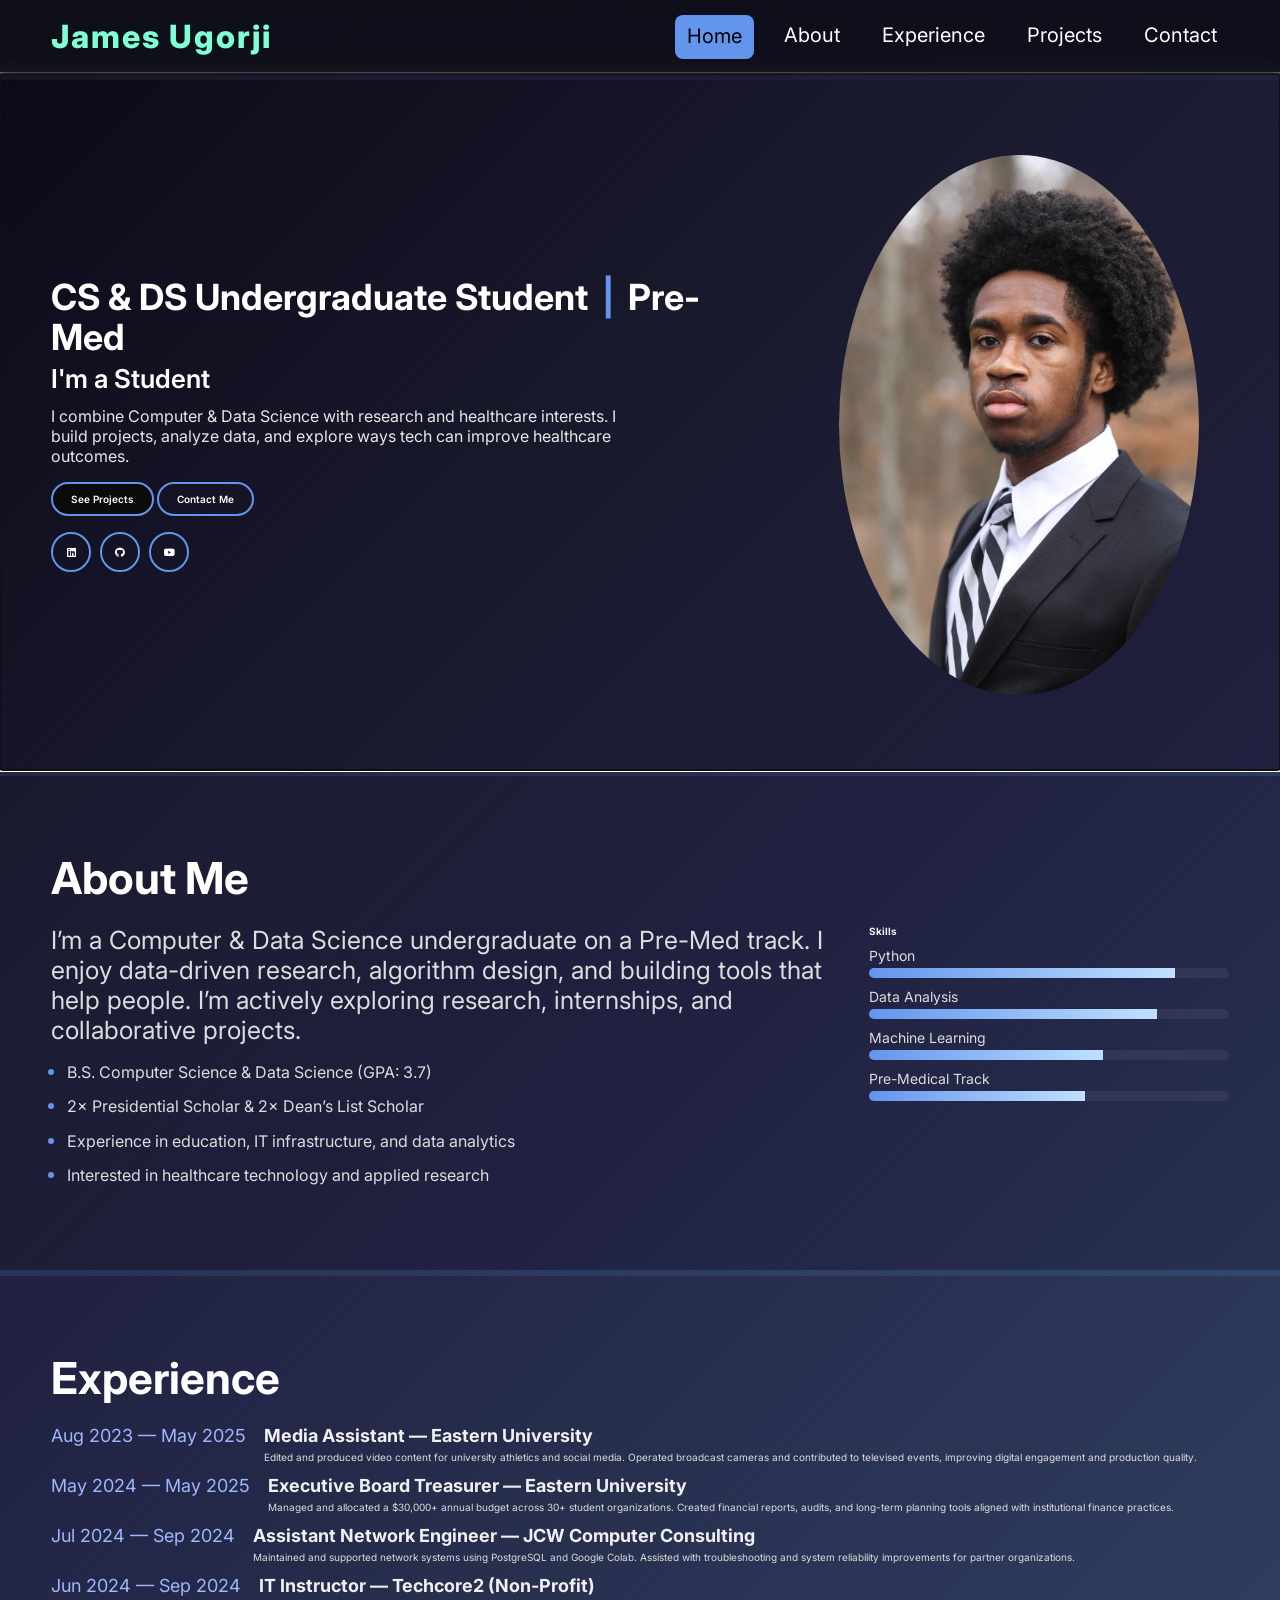
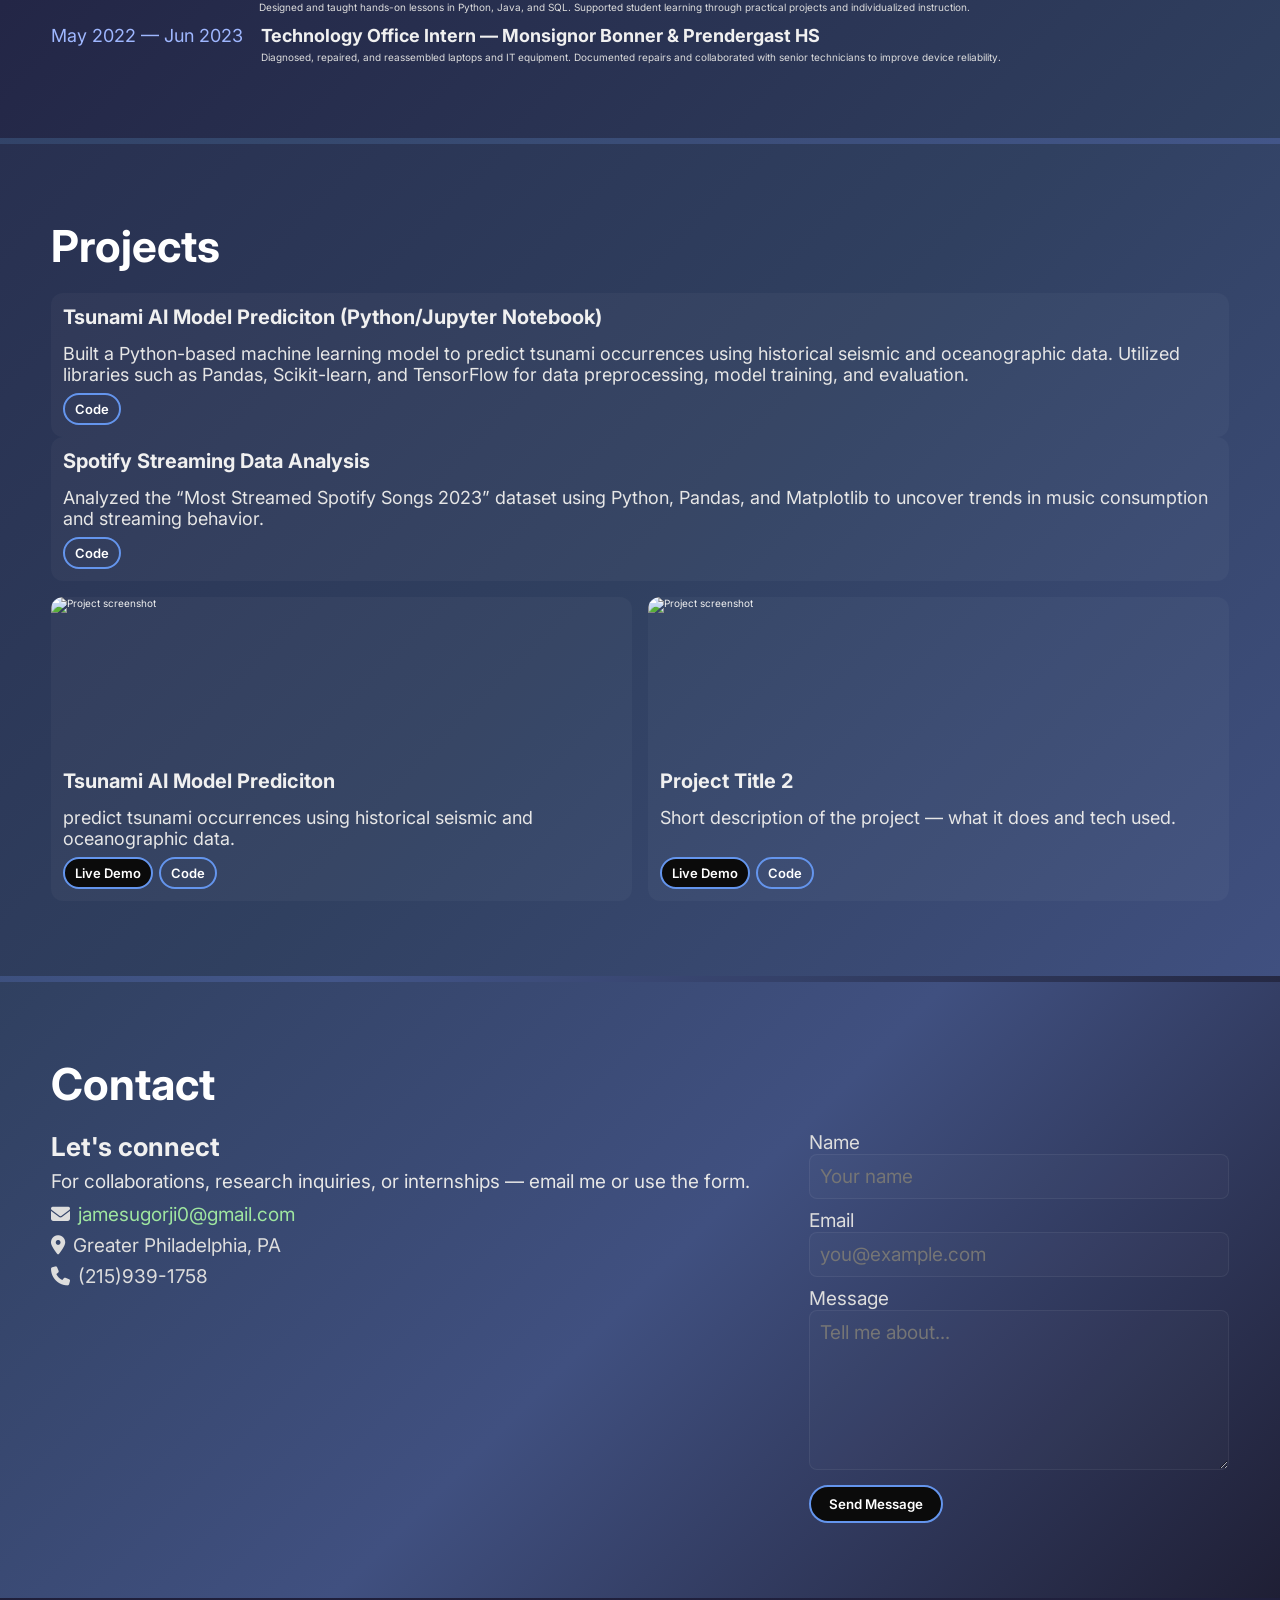
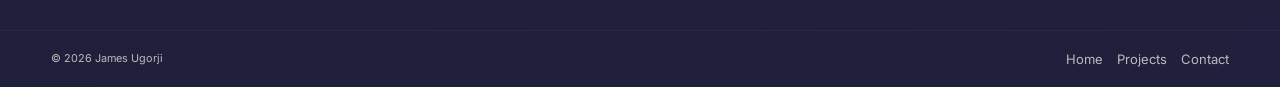
==== commit 793f5ac0: "Update index.html" ====
--- a/index.html
+++ b/index.html
@@ -66,7 +66,7 @@
         <div class="home-right">
           <div class="avatar-wrap">
             <!-- Replace with your portrait -->
-            <img src="JU-08 copy Usable copy.jpg" alt="James Ugorji headshot">
+            <img src="ju-headshot.jpg" alt="James Ugorji headshot">
           </div>
         </div>
       </div>
@@ -228,7 +228,7 @@
 
           <!-- Project Card -->
           <article class="project-card">
-            <img src="tsumani.jpg.avif" alt="Project screenshot">
+            <img src="images/tsunami.avif" alt="Project screenshot">
             <div class="project-content">
               <h4>Tsunami AI Model Prediciton</h4>
               <p>predict tsunami occurrences using historical
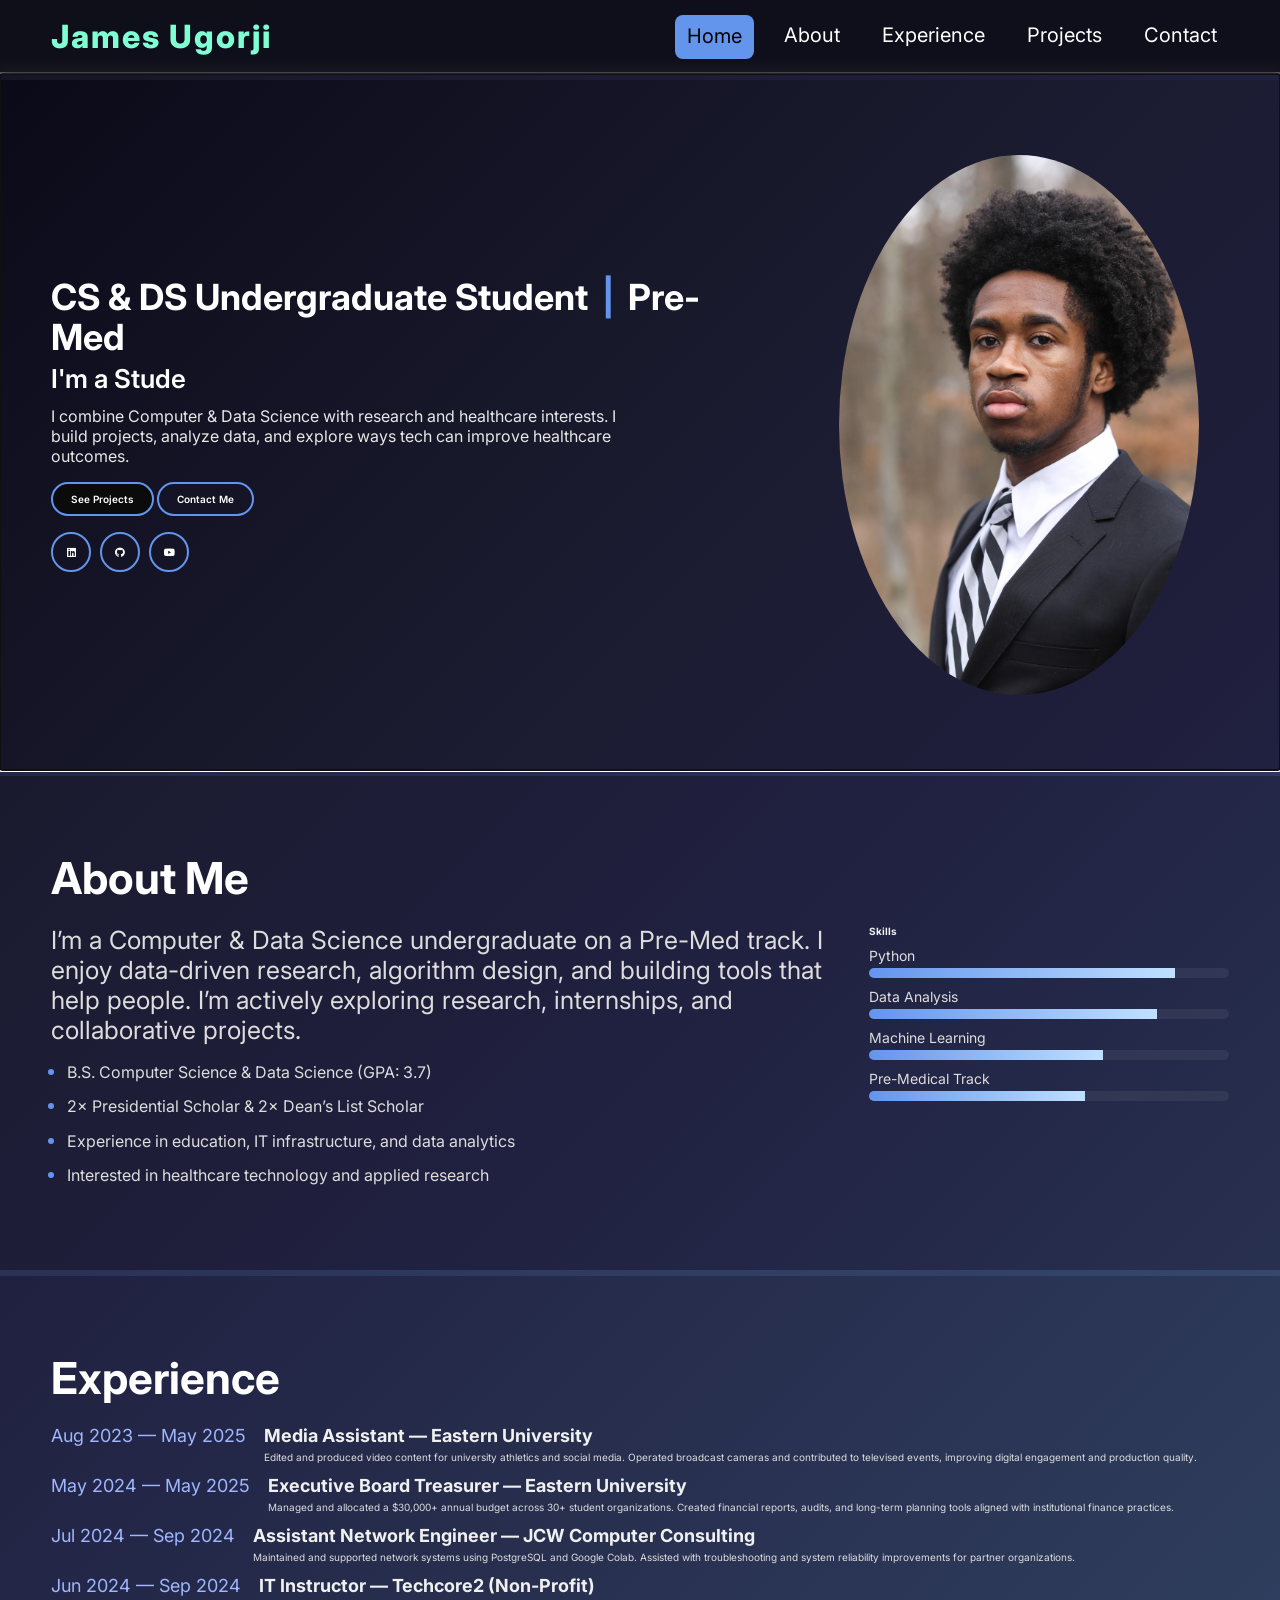
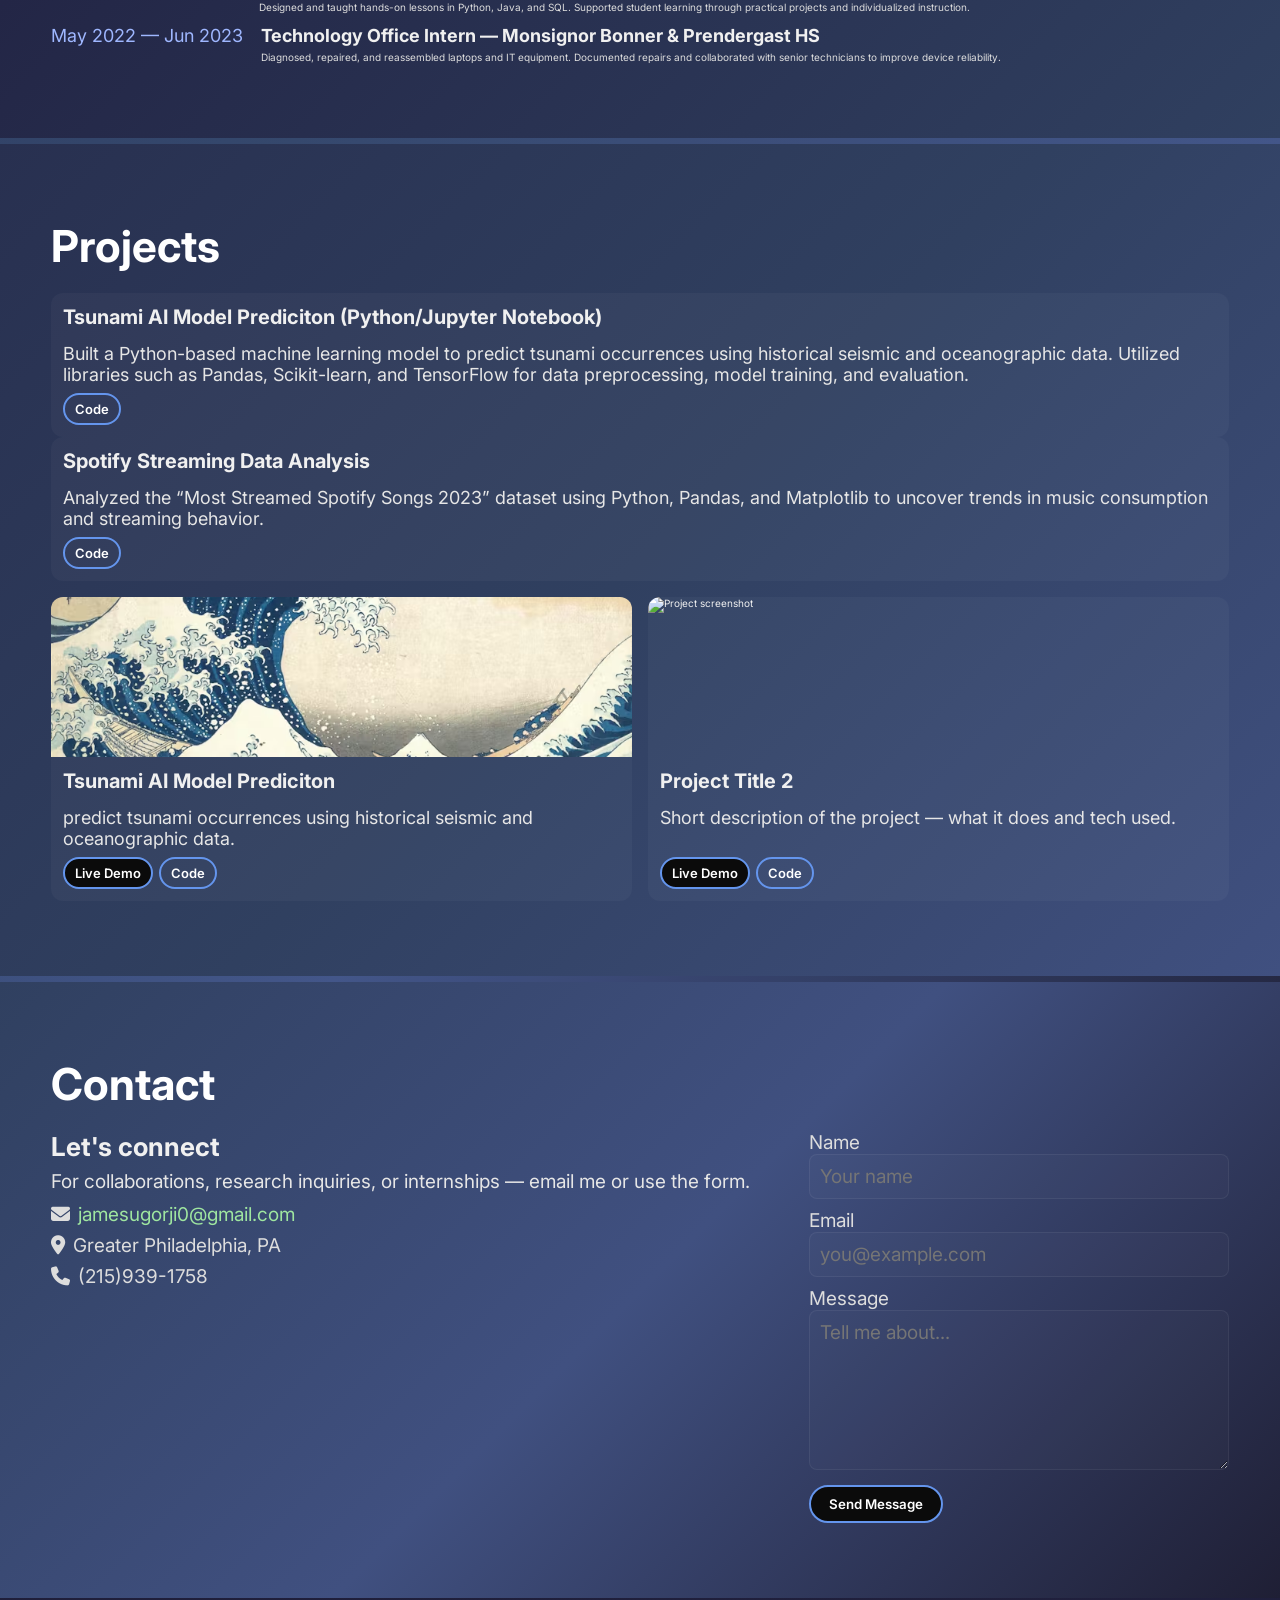
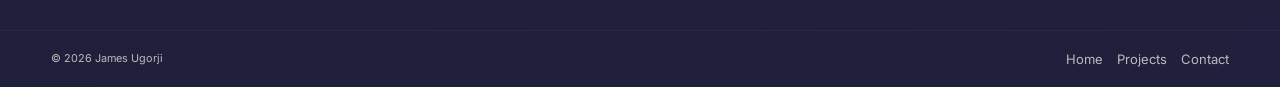
==== commit 9be8a735: "Fix image source path for tsunami project" ====
--- a/index.html
+++ b/index.html
@@ -228,7 +228,7 @@
 
           <!-- Project Card -->
           <article class="project-card">
-            <img src="images/tsunami.avif" alt="Project screenshot">
+            <img src="tsunami.avif" alt="Project screenshot">
             <div class="project-content">
               <h4>Tsunami AI Model Prediciton</h4>
               <p>predict tsunami occurrences using historical
